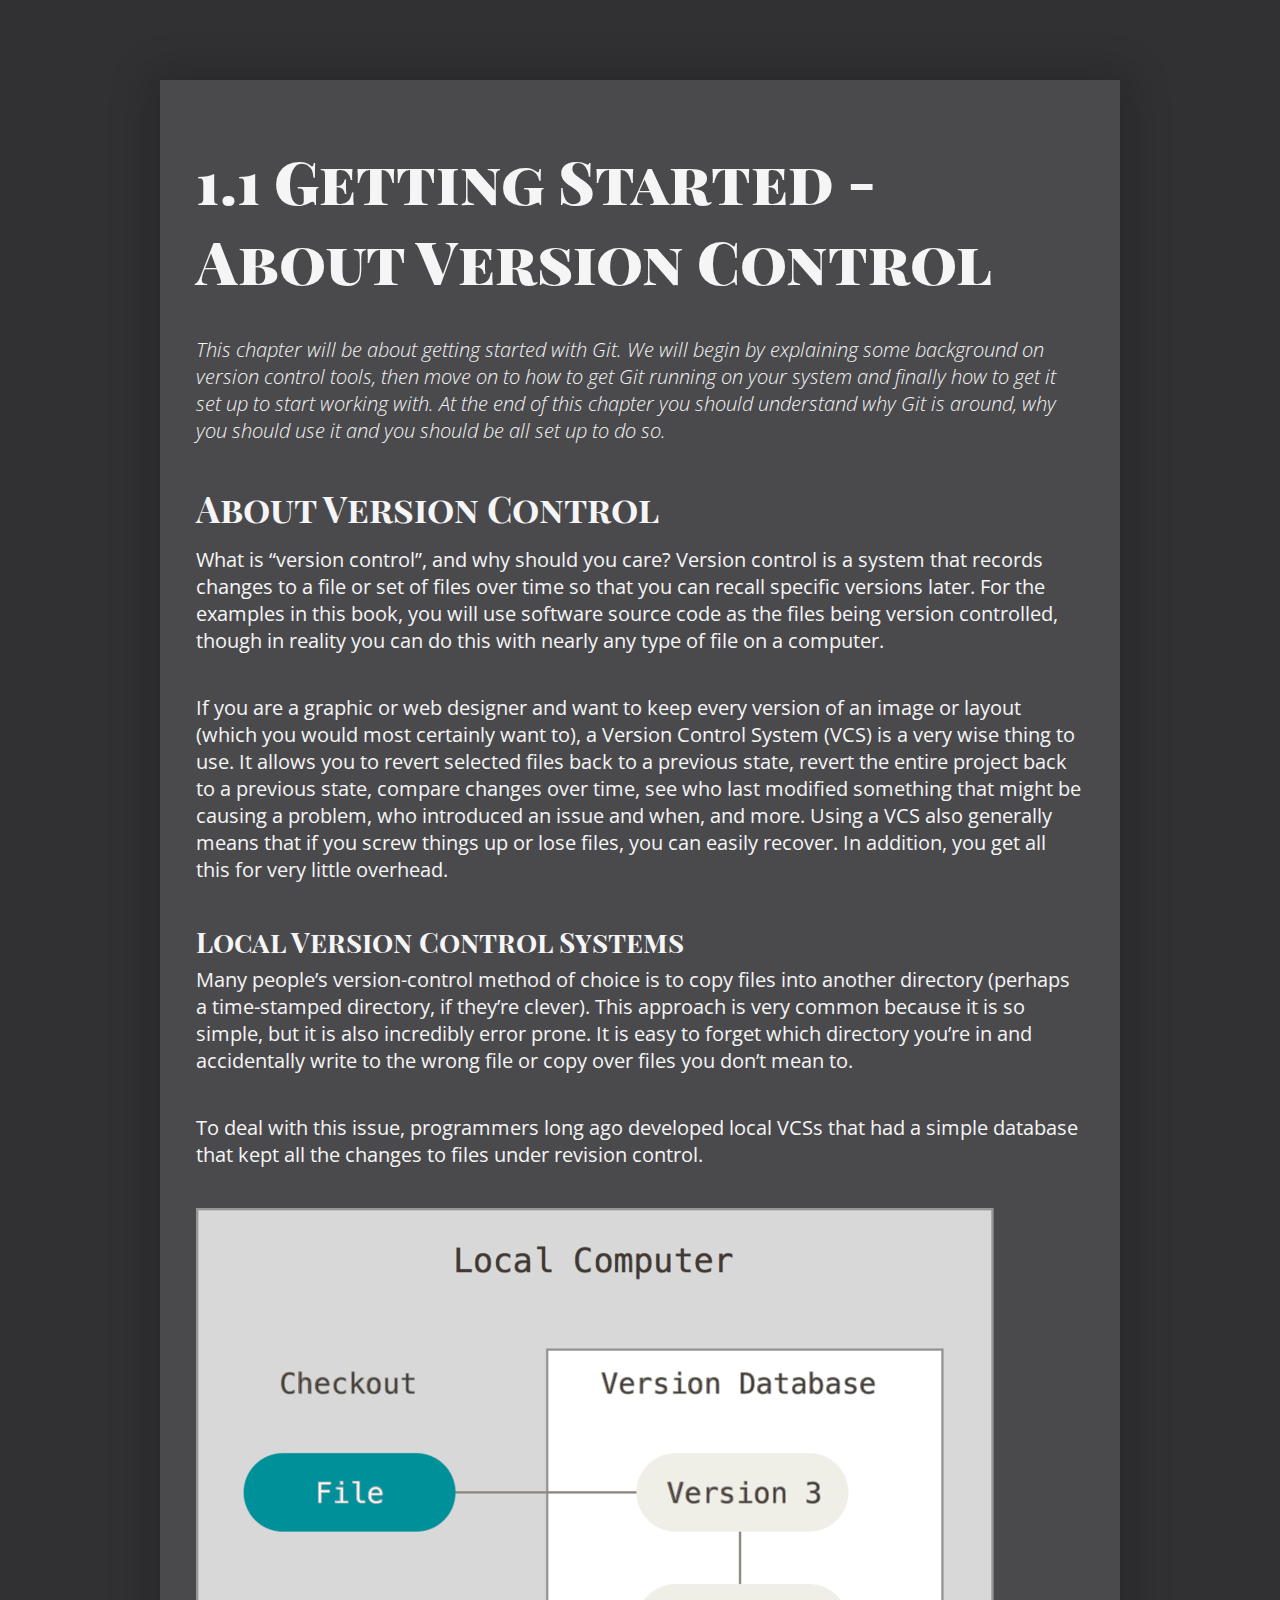
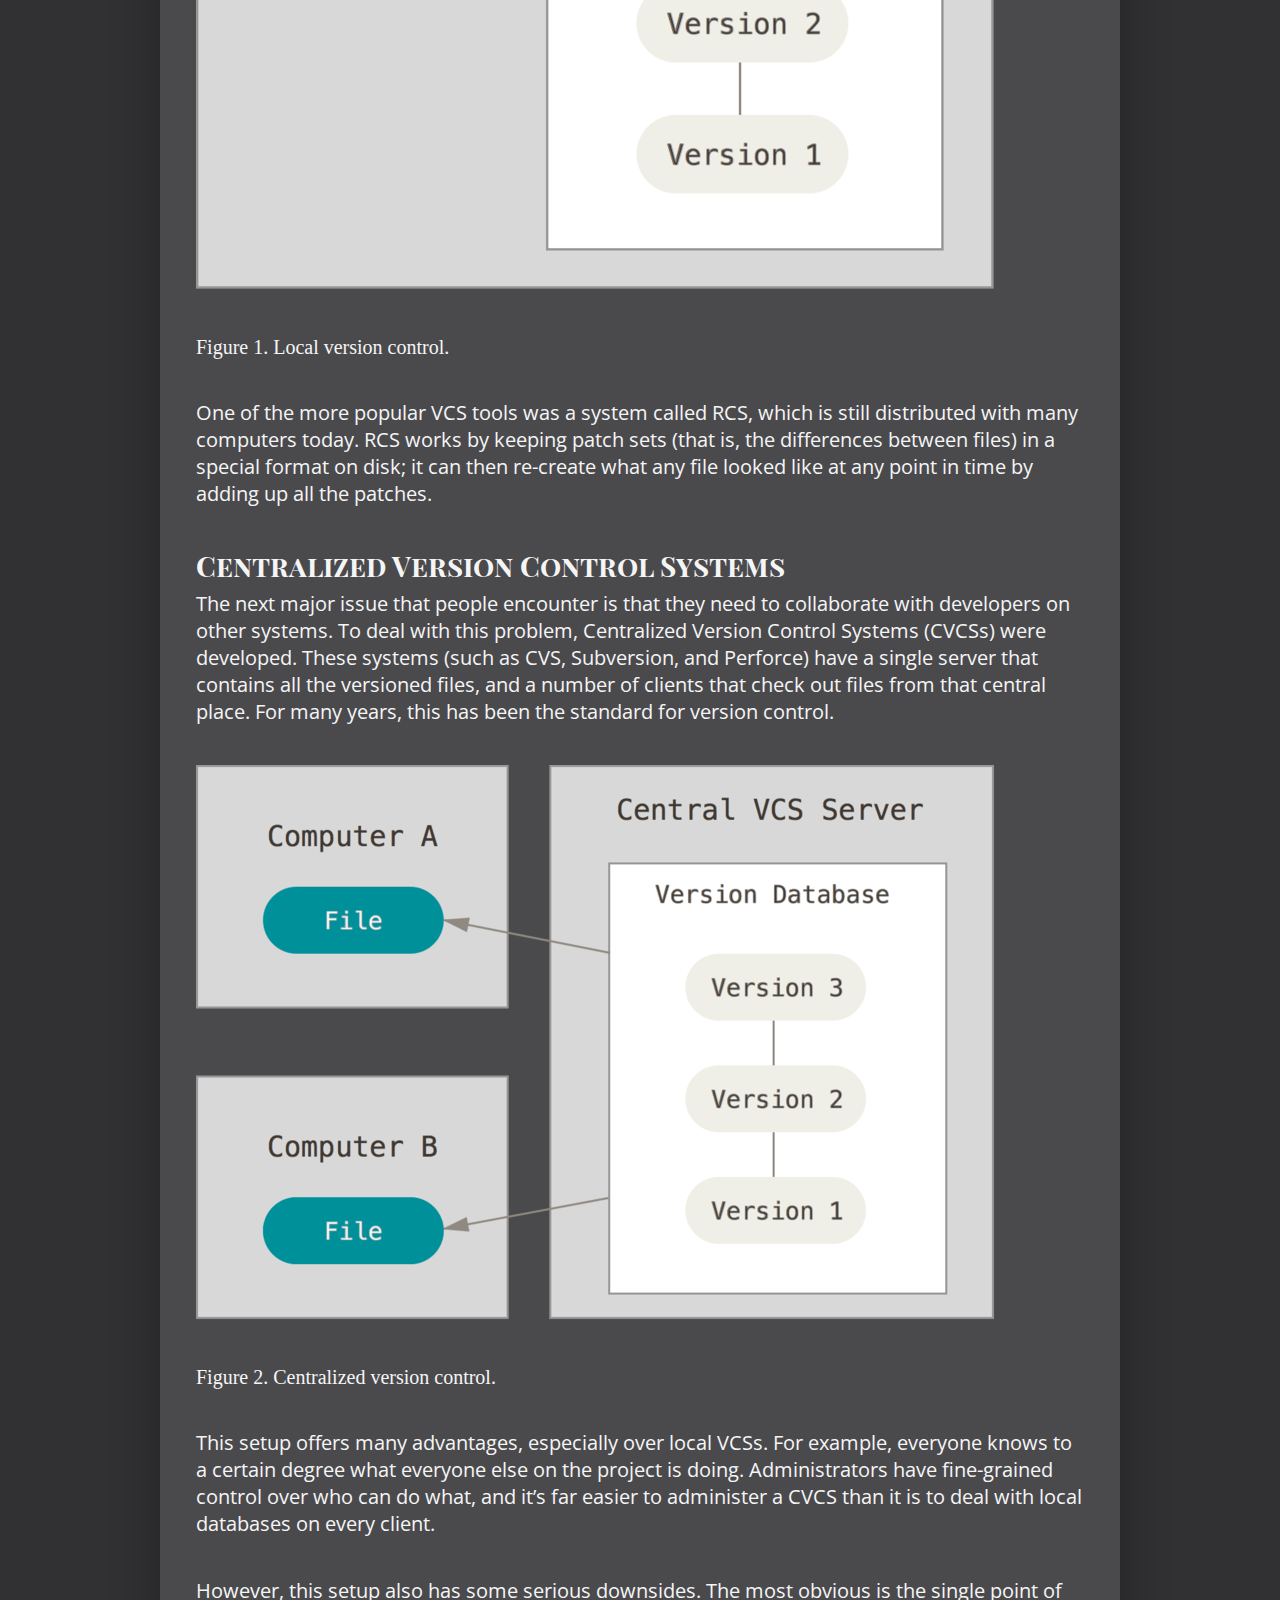
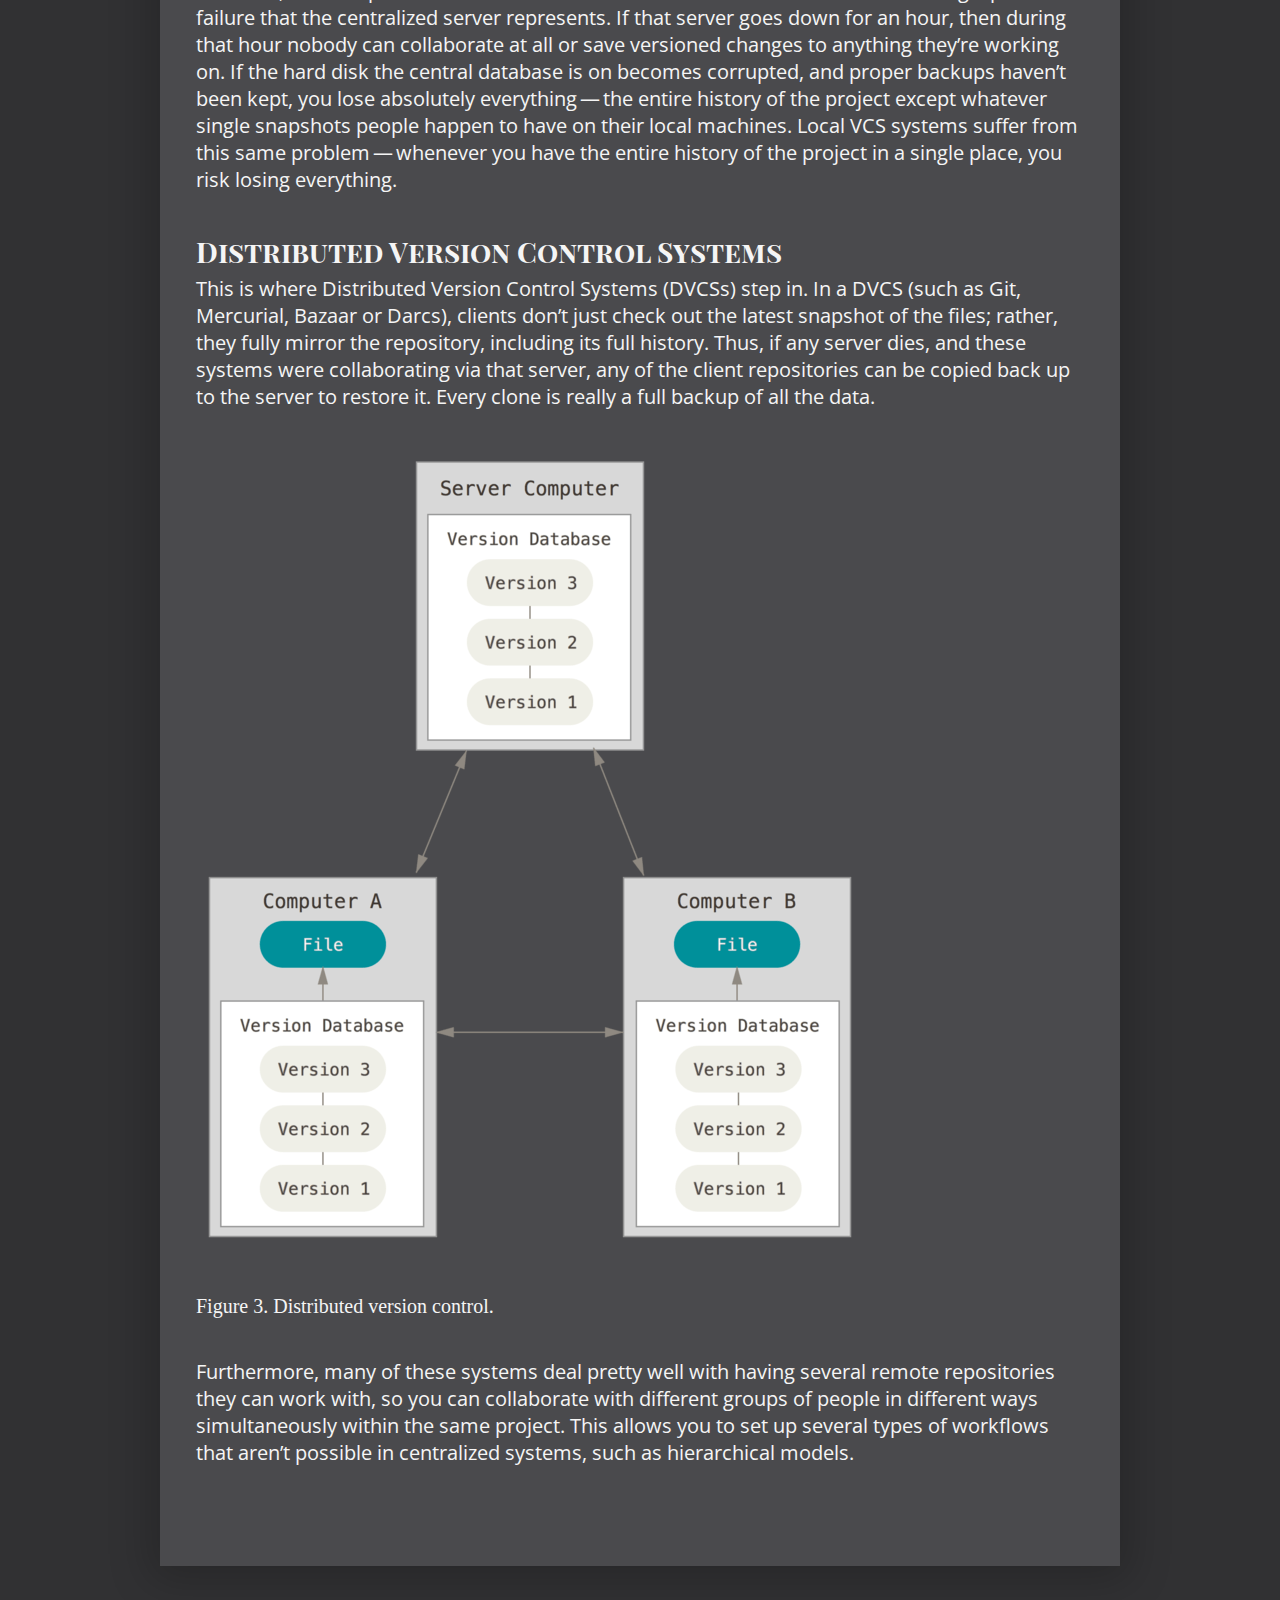
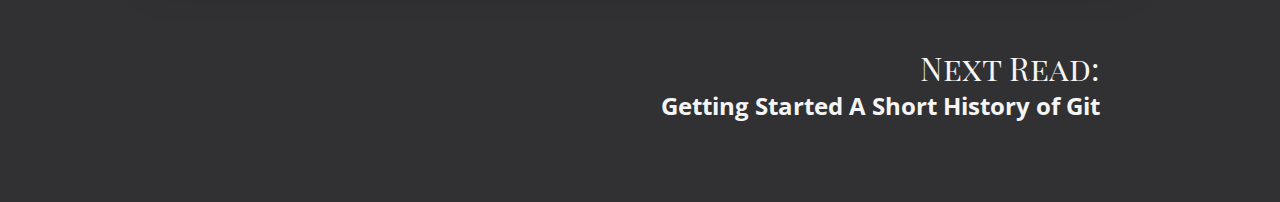
==== index.html @ b67e5476 "init bad styles :P" ====
<!DOCTYPE html>
<html lang="en">
  <head>
    <meta charset="UTF-8" />
    <meta name="viewport" content="width=device-width, initial-scale=1.0" />
    <meta http-equiv="X-UA-Compatible" content="ie=edge" />
    <link rel="stylesheet" href="./assets/css/style.css" />
    <title>Git - Getting-Started-About-Version-Control</title>
  </head>
  <body>
    <main class="book edition2">
      <article>
        <h1>1.1 Getting Started - About Version Control</h1>
        <div class="intro">
          <p>
            This chapter will be about getting started with Git. We will begin
            by explaining some background on version control tools, then move on
            to how to get Git running on your system and finally how to get it
            set up to start working with. At the end of this chapter you should
            understand why Git is around, why you should use it and you should
            be all set up to do so.
          </p>
        </div>

        <h2>About Version Control</h2>
        <div>
          <p>
            What is “version control”, and why should you care? Version control
            is a system that records changes to a file or set of files over time
            so that you can recall specific versions later. For the examples in
            this book, you will use software source code as the files being
            version controlled, though in reality you can do this with nearly
            any type of file on a computer.
          </p>
        </div>
        <div>
          <p>
            If you are a graphic or web designer and want to keep every version
            of an image or layout (which you would most certainly want to), a
            Version Control System (VCS) is a very wise thing to use. It allows
            you to revert selected files back to a previous state, revert the
            entire project back to a previous state, compare changes over time,
            see who last modified something that might be causing a problem, who
            introduced an issue and when, and more. Using a VCS also generally
            means that if you screw things up or lose files, you can easily
            recover. In addition, you get all this for very little overhead.
          </p>
        </div>
        <div class="sect3">
          <h3>Local Version Control Systems</h3>
          <div>
            <p>
              Many people’s version-control method of choice is to copy files
              into another directory (perhaps a time-stamped directory, if
              they’re clever). This approach is very common because it is so
              simple, but it is also incredibly error prone. It is easy to
              forget which directory you’re in and accidentally write to the
              wrong file or copy over files you don’t mean to.
            </p>
          </div>
          <div>
            <p>
              To deal with this issue, programmers long ago developed local VCSs
              that had a simple database that kept all the changes to files
              under revision control.
            </p>
          </div>
          <div class="imageblock">
            <div class="content">
              <img
                src="./assets/img/local.png"
                alt="Local version control diagram"
              />
            </div>
            <div class="title">Figure 1. Local version control.</div>
          </div>
          <div>
            <p>
              One of the more popular VCS tools was a system called RCS, which
              is still distributed with many computers today. RCS works by
              keeping patch sets (that is, the differences between files) in a
              special format on disk; it can then re-create what any file looked
              like at any point in time by adding up all the patches.
            </p>
          </div>
        </div>
        <div class="sect3">
          <h3>Centralized Version Control Systems</h3>
          <div>
            <p>
              The next major issue that people encounter is that they need to
              collaborate with developers on other systems. To deal with this
              problem, Centralized Version Control Systems (CVCSs) were
              developed. These systems (such as CVS, Subversion, and Perforce)
              have a single server that contains all the versioned files, and a
              number of clients that check out files from that central place.
              For many years, this has been the standard for version control.
            </p>
          </div>
          <div class="imageblock">
            <div class="content">
              <img
                src="./assets/img/centralized.png"
                alt="Centralized version control diagram"
              />
            </div>
            <div class="title">Figure 2. Centralized version control.</div>
          </div>
          <div>
            <p>
              This setup offers many advantages, especially over local VCSs. For
              example, everyone knows to a certain degree what everyone else on
              the project is doing. Administrators have fine-grained control
              over who can do what, and it’s far easier to administer a CVCS
              than it is to deal with local databases on every client.
            </p>
          </div>
          <div>
            <p>
              However, this setup also has some serious downsides. The most
              obvious is the single point of failure that the centralized server
              represents. If that server goes down for an hour, then during that
              hour nobody can collaborate at all or save versioned changes to
              anything they’re working on. If the hard disk the central database
              is on becomes corrupted, and proper backups haven’t been kept, you
              lose absolutely everything&thinsp;—&thinsp;the entire history of
              the project except whatever single snapshots people happen to have
              on their local machines. Local VCS systems suffer from this same
              problem&thinsp;—&thinsp;whenever you have the entire history of
              the project in a single place, you risk losing everything.
            </p>
          </div>
        </div>
        <div class="sect3">
          <h3>Distributed Version Control Systems</h3>
          <div>
            <p>
              This is where Distributed Version Control Systems (DVCSs) step in.
              In a DVCS (such as Git, Mercurial, Bazaar or Darcs), clients don’t
              just check out the latest snapshot of the files; rather, they
              fully mirror the repository, including its full history. Thus, if
              any server dies, and these systems were collaborating via that
              server, any of the client repositories can be copied back up to
              the server to restore it. Every clone is really a full backup of
              all the data.
            </p>
          </div>
          <div class="imageblock">
            <div class="content">
              <img
                src="./assets/img/distributed.png"
                alt="Distributed version control diagram"
              />
            </div>
            <div class="title">Figure 3. Distributed version control.</div>
          </div>
          <div>
            <p>
              Furthermore, many of these systems deal pretty well with having
              several remote repositories they can work with, so you can
              collaborate with different groups of people in different ways
              simultaneously within the same project. This allows you to set up
              several types of workflows that aren’t possible in centralized
              systems, such as hierarchical models.
            </p>
          </div>
        </div>
      </article>
      <footer>
        <nav class="footer-nav">
          <a href="#"
            ><div>
              <span>Next Read:</span>
              <h1>Getting Started A Short History of Git</h1>
            </div></a
          >
        </nav>
      </footer>
    </main>
  </body>
</html>
---- assets/css/style.css ----
@import url("https://fonts.googleapis.com/css?family=Open+Sans|Playfair+Display+SC:900");
* {
  padding: 0;
  margin: 0;
  box-sizing: border-box; }

body {
  background-color: #313133; }
  body article {
    max-width: 960px;
    margin: 80px auto;
    background-color: #4a4a4d;
    color: #f5f5f5;
    padding: 60px 36px;
    font-size: 20px;
    box-shadow: 0px 4px 40px 10px rgba(0, 0, 0, 0.2); }
    @media screen and (max-width: 567px) {
      body article {
        padding: 60px 12px; } }
    body article div {
      margin-bottom: 2em; }
      body article div.intro {
        font-weight: 100;
        font-style: italic; }
      body article div.imageblock img {
        max-width: 100%; }
      body article div p {
        font-family: "Open Sans", sans-serif; }
    body article h1 {
      font-size: 3em;
      margin-bottom: 0.6em;
      font-family: "Playfair Display SC", serif;
      font-weight: 900; }
      @media screen and (max-width: 567px) {
        body article h1 {
          font-size: 1.8em; } }
    body article h2 {
      font-size: 1.8em;
      margin-bottom: 0.4em;
      font-family: "Playfair Display SC", serif; }
      @media screen and (max-width: 567px) {
        body article h2 {
          font-size: 1.4em; } }
    body article h3 {
      font-size: 1.4em;
      margin-bottom: 0.2em;
      font-family: "Playfair Display SC", serif; }
      @media screen and (max-width: 567px) {
        body article h3 {
          font-size: 1.1em; } }
  body footer nav {
    max-width: 960px;
    margin: 0 auto; }
    body footer nav.footer-nav {
      text-align: right;
      margin-bottom: 80px; }
      body footer nav.footer-nav > a {
        display: block;
        color: #f5f5f5;
        font-family: "Open Sans", sans-serif;
        text-decoration: none; }
        body footer nav.footer-nav > a div {
          margin: 0 20px; }
        body footer nav.footer-nav > a div > span {
          font-family: "Playfair Display SC", serif;
          font-size: 2em; }
          body footer nav.footer-nav > a div > span + h1 {
            font-size: 1.5em; }

/*# sourceMappingURL=style.css.map */
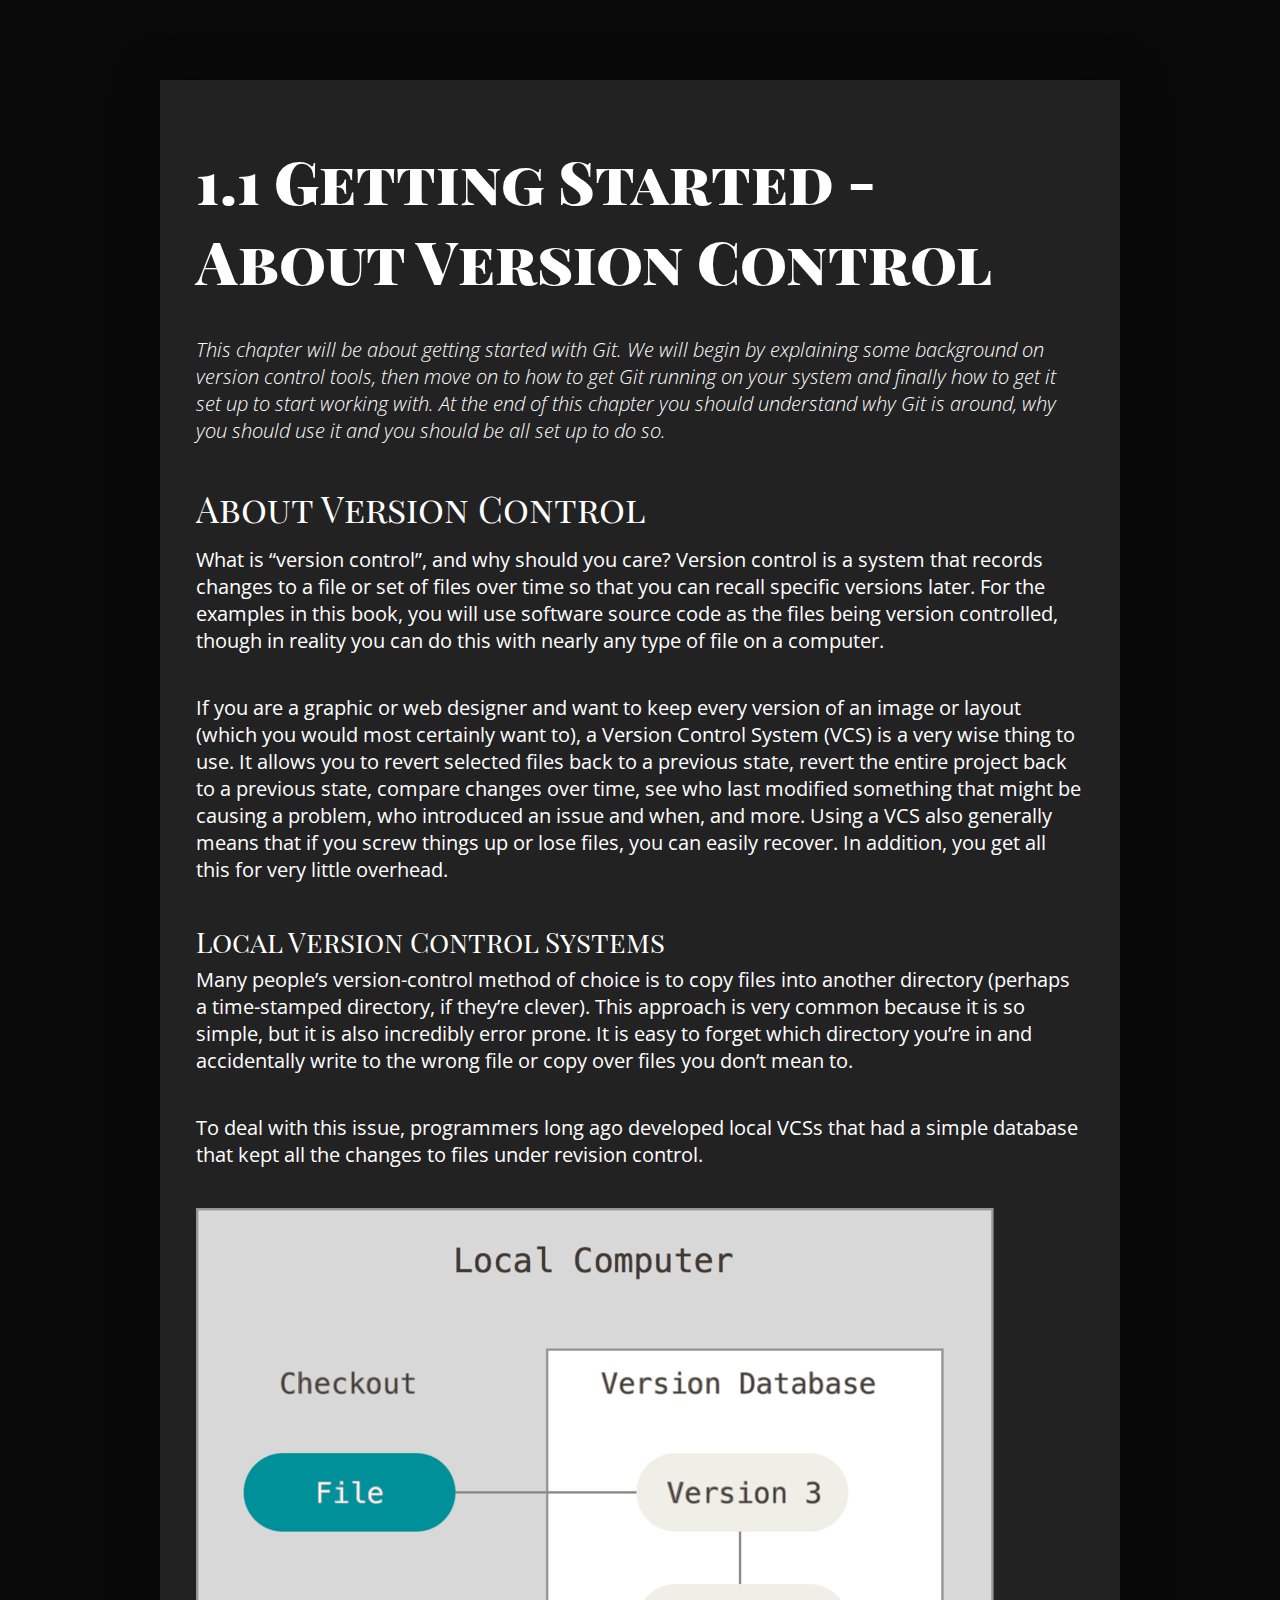
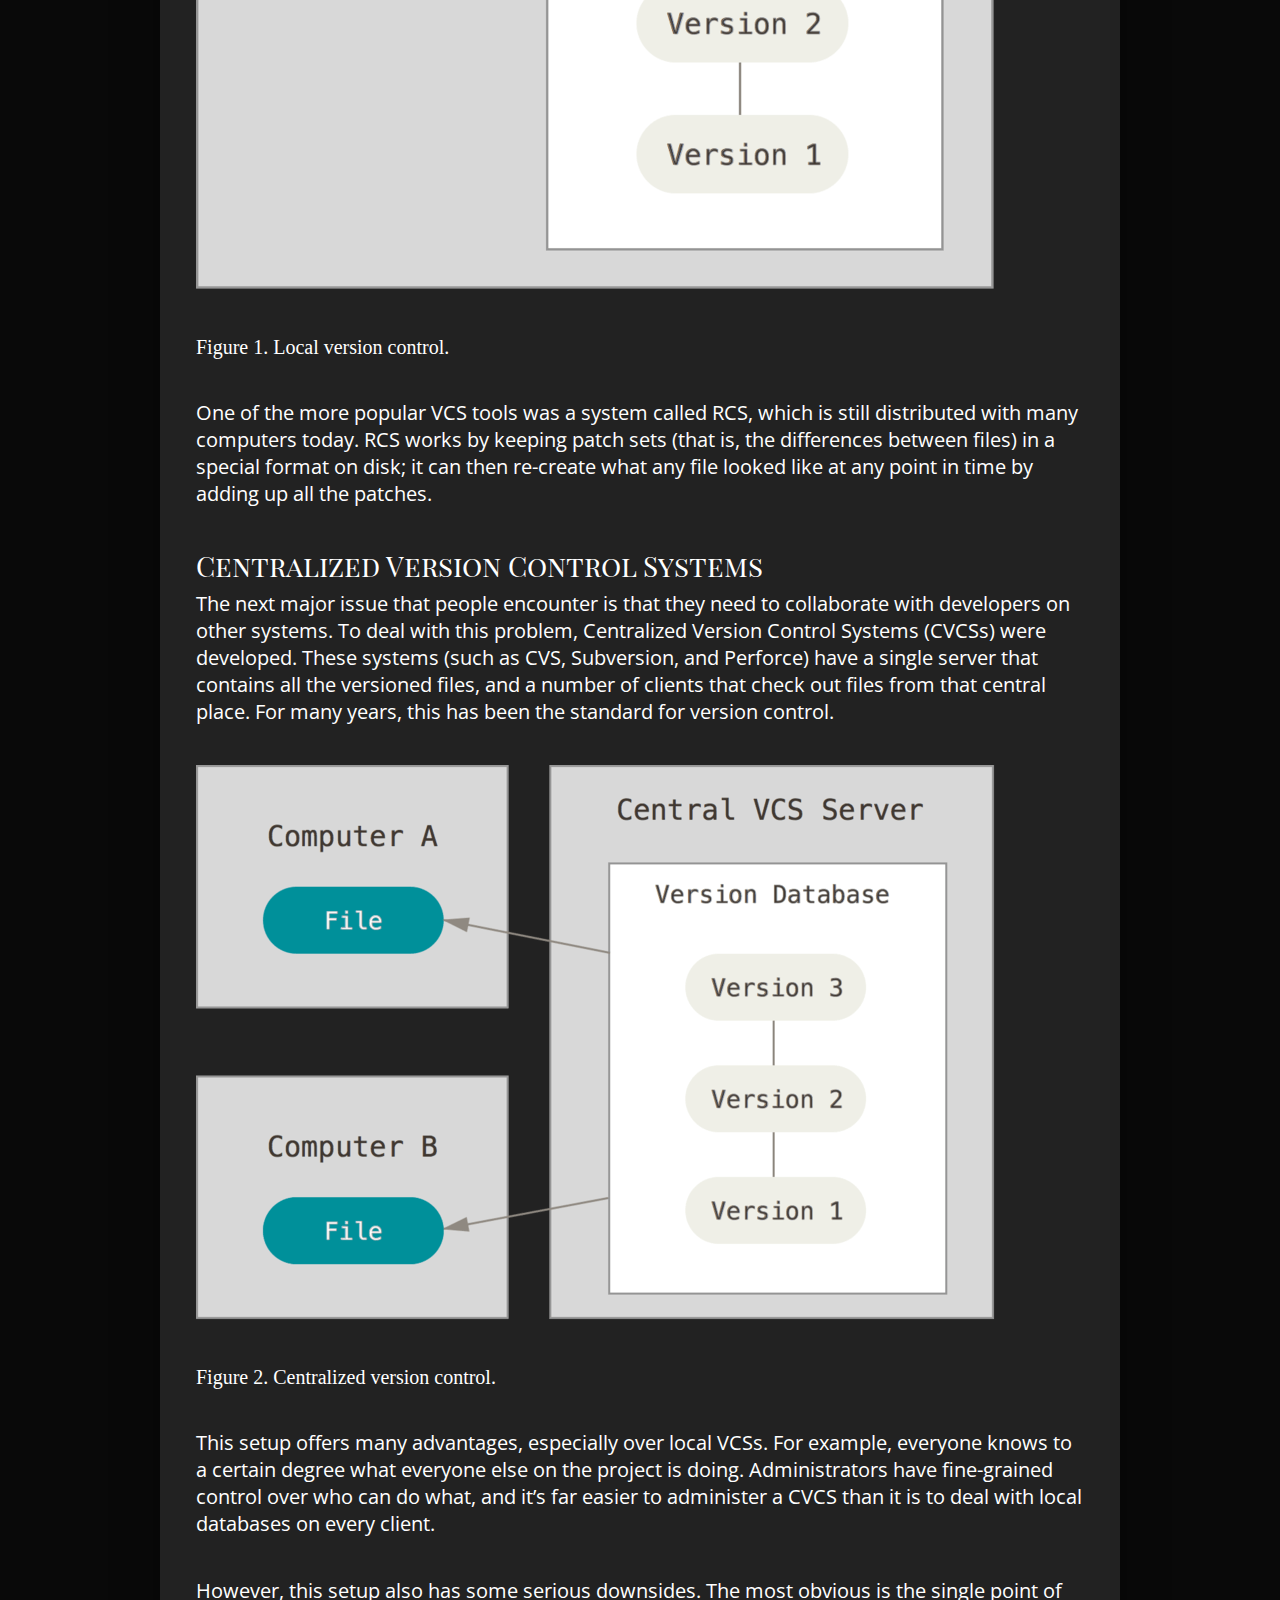
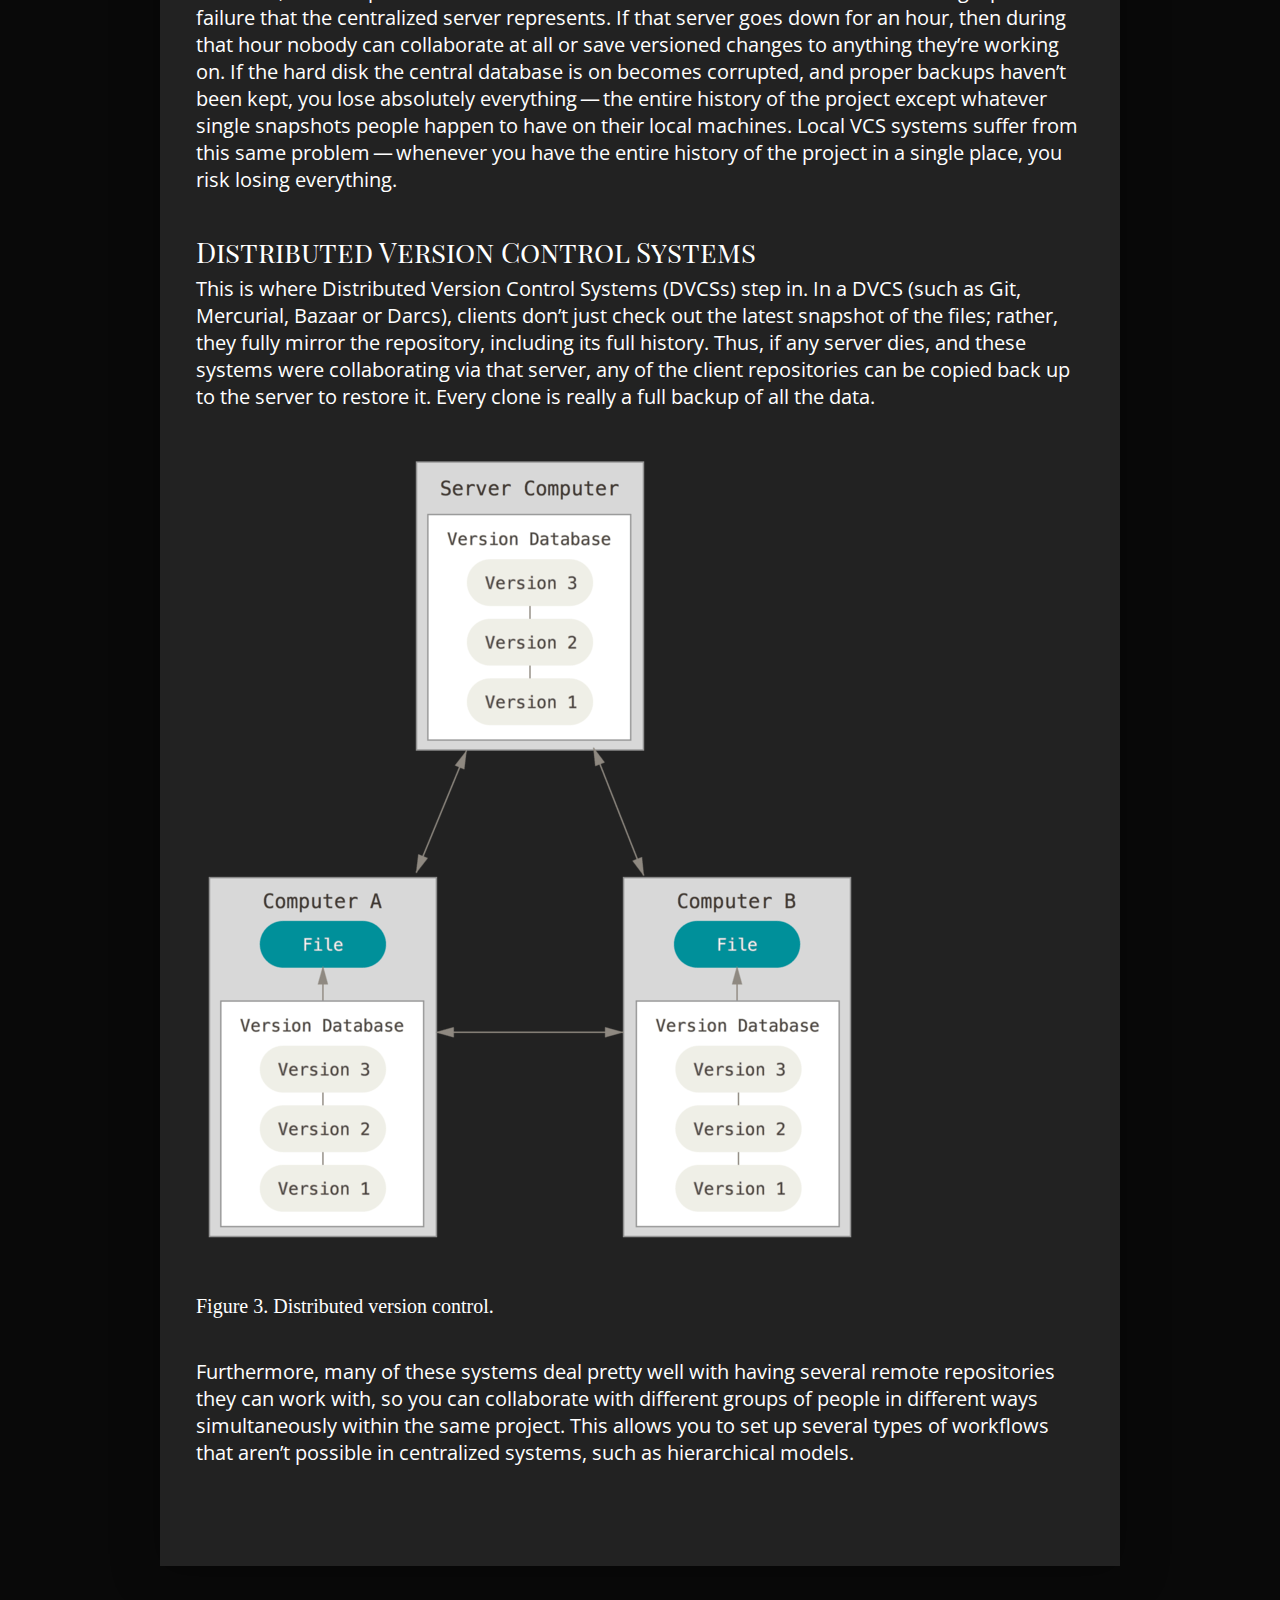
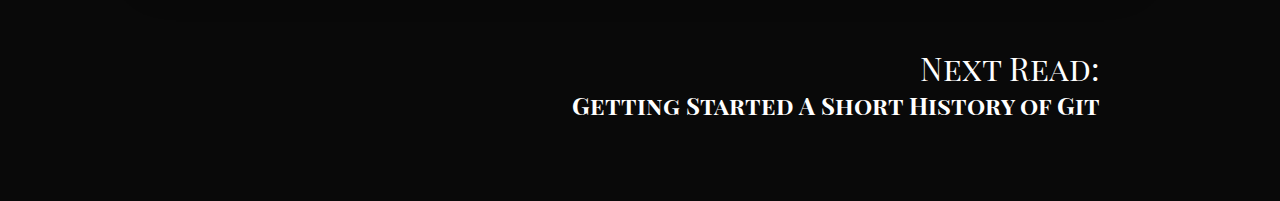
==== commit bdd587e3: "styled list" ====
--- a/index.html
+++ b/index.html
@@ -1,181 +1,175 @@
 <!DOCTYPE html>
 <html lang="en">
-  <head>
-    <meta charset="UTF-8" />
-    <meta name="viewport" content="width=device-width, initial-scale=1.0" />
-    <meta http-equiv="X-UA-Compatible" content="ie=edge" />
-    <link rel="stylesheet" href="./assets/css/style.css" />
-    <title>Git - Getting-Started-About-Version-Control</title>
-  </head>
-  <body>
-    <main class="book edition2">
-      <article>
-        <h1>1.1 Getting Started - About Version Control</h1>
-        <div class="intro">
-          <p>
-            This chapter will be about getting started with Git. We will begin
-            by explaining some background on version control tools, then move on
-            to how to get Git running on your system and finally how to get it
-            set up to start working with. At the end of this chapter you should
-            understand why Git is around, why you should use it and you should
-            be all set up to do so.
-          </p>
-        </div>
 
-        <h2>About Version Control</h2>
+<head>
+  <meta charset="UTF-8" />
+  <meta name="viewport" content="width=device-width, initial-scale=1.0" />
+  <meta http-equiv="X-UA-Compatible" content="ie=edge" />
+  <link rel="stylesheet" href="./assets/css/style.css" />
+  <title>Git - Getting-Started-About-Version-Control</title>
+</head>
+
+<body>
+  <main class="book edition2">
+    <article>
+      <h1>1.1 Getting Started - About Version Control</h1>
+      <div class="intro">
+        <p>
+          This chapter will be about getting started with Git. We will begin
+          by explaining some background on version control tools, then move on
+          to how to get Git running on your system and finally how to get it
+          set up to start working with. At the end of this chapter you should
+          understand why Git is around, why you should use it and you should
+          be all set up to do so.
+        </p>
+      </div>
+
+      <h2>About Version Control</h2>
+      <div>
+        <p>
+          What is “version control”, and why should you care? Version control
+          is a system that records changes to a file or set of files over time
+          so that you can recall specific versions later. For the examples in
+          this book, you will use software source code as the files being
+          version controlled, though in reality you can do this with nearly
+          any type of file on a computer.
+        </p>
+      </div>
+      <div>
+        <p>
+          If you are a graphic or web designer and want to keep every version
+          of an image or layout (which you would most certainly want to), a
+          Version Control System (VCS) is a very wise thing to use. It allows
+          you to revert selected files back to a previous state, revert the
+          entire project back to a previous state, compare changes over time,
+          see who last modified something that might be causing a problem, who
+          introduced an issue and when, and more. Using a VCS also generally
+          means that if you screw things up or lose files, you can easily
+          recover. In addition, you get all this for very little overhead.
+        </p>
+      </div>
+      <div class="sect3">
+        <h3>Local Version Control Systems</h3>
         <div>
           <p>
-            What is “version control”, and why should you care? Version control
-            is a system that records changes to a file or set of files over time
-            so that you can recall specific versions later. For the examples in
-            this book, you will use software source code as the files being
-            version controlled, though in reality you can do this with nearly
-            any type of file on a computer.
+            Many people’s version-control method of choice is to copy files
+            into another directory (perhaps a time-stamped directory, if
+            they’re clever). This approach is very common because it is so
+            simple, but it is also incredibly error prone. It is easy to
+            forget which directory you’re in and accidentally write to the
+            wrong file or copy over files you don’t mean to.
           </p>
         </div>
         <div>
           <p>
-            If you are a graphic or web designer and want to keep every version
-            of an image or layout (which you would most certainly want to), a
-            Version Control System (VCS) is a very wise thing to use. It allows
-            you to revert selected files back to a previous state, revert the
-            entire project back to a previous state, compare changes over time,
-            see who last modified something that might be causing a problem, who
-            introduced an issue and when, and more. Using a VCS also generally
-            means that if you screw things up or lose files, you can easily
-            recover. In addition, you get all this for very little overhead.
+            To deal with this issue, programmers long ago developed local VCSs
+            that had a simple database that kept all the changes to files
+            under revision control.
           </p>
         </div>
-        <div class="sect3">
-          <h3>Local Version Control Systems</h3>
+        <div class="imageblock">
+          <div class="content">
+            <img src="./assets/img/local.png" alt="Local version control diagram" />
+          </div>
+          <div class="title">Figure 1. Local version control.</div>
+        </div>
+        <div>
+          <p>
+            One of the more popular VCS tools was a system called RCS, which
+            is still distributed with many computers today. RCS works by
+            keeping patch sets (that is, the differences between files) in a
+            special format on disk; it can then re-create what any file looked
+            like at any point in time by adding up all the patches.
+          </p>
+        </div>
+      </div>
+      <div class="sect3">
+        <h3>Centralized Version Control Systems</h3>
+        <div>
+          <p>
+            The next major issue that people encounter is that they need to
+            collaborate with developers on other systems. To deal with this
+            problem, Centralized Version Control Systems (CVCSs) were
+            developed. These systems (such as CVS, Subversion, and Perforce)
+            have a single server that contains all the versioned files, and a
+            number of clients that check out files from that central place.
+            For many years, this has been the standard for version control.
+          </p>
+        </div>
+        <div class="imageblock">
+          <div class="content">
+            <img src="./assets/img/centralized.png" alt="Centralized version control diagram" />
+          </div>
+          <div class="title">Figure 2. Centralized version control.</div>
+        </div>
+        <div>
+          <p>
+            This setup offers many advantages, especially over local VCSs. For
+            example, everyone knows to a certain degree what everyone else on
+            the project is doing. Administrators have fine-grained control
+            over who can do what, and it’s far easier to administer a CVCS
+            than it is to deal with local databases on every client.
+          </p>
+        </div>
+        <div>
+          <p>
+            However, this setup also has some serious downsides. The most
+            obvious is the single point of failure that the centralized server
+            represents. If that server goes down for an hour, then during that
+            hour nobody can collaborate at all or save versioned changes to
+            anything they’re working on. If the hard disk the central database
+            is on becomes corrupted, and proper backups haven’t been kept, you
+            lose absolutely everything&thinsp;—&thinsp;the entire history of
+            the project except whatever single snapshots people happen to have
+            on their local machines. Local VCS systems suffer from this same
+            problem&thinsp;—&thinsp;whenever you have the entire history of
+            the project in a single place, you risk losing everything.
+          </p>
+        </div>
+      </div>
+      <div class="sect3">
+        <h3>Distributed Version Control Systems</h3>
+        <div>
+          <p>
+            This is where Distributed Version Control Systems (DVCSs) step in.
+            In a DVCS (such as Git, Mercurial, Bazaar or Darcs), clients don’t
+            just check out the latest snapshot of the files; rather, they
+            fully mirror the repository, including its full history. Thus, if
+            any server dies, and these systems were collaborating via that
+            server, any of the client repositories can be copied back up to
+            the server to restore it. Every clone is really a full backup of
+            all the data.
+          </p>
+        </div>
+        <div class="imageblock">
+          <div class="content">
+            <img src="./assets/img/distributed.png" alt="Distributed version control diagram" />
+          </div>
+          <div class="title">Figure 3. Distributed version control.</div>
+        </div>
+        <div>
+          <p>
+            Furthermore, many of these systems deal pretty well with having
+            several remote repositories they can work with, so you can
+            collaborate with different groups of people in different ways
+            simultaneously within the same project. This allows you to set up
+            several types of workflows that aren’t possible in centralized
+            systems, such as hierarchical models.
+          </p>
+        </div>
+      </div>
+    </article>
+    <footer>
+      <nav class="footer-nav">
+        <a href="./page2.html">
           <div>
-            <p>
-              Many people’s version-control method of choice is to copy files
-              into another directory (perhaps a time-stamped directory, if
-              they’re clever). This approach is very common because it is so
-              simple, but it is also incredibly error prone. It is easy to
-              forget which directory you’re in and accidentally write to the
-              wrong file or copy over files you don’t mean to.
-            </p>
+            <span>Next Read:</span>
+            <h1>Getting Started A Short History of Git</h1>
           </div>
-          <div>
-            <p>
-              To deal with this issue, programmers long ago developed local VCSs
-              that had a simple database that kept all the changes to files
-              under revision control.
-            </p>
-          </div>
-          <div class="imageblock">
-            <div class="content">
-              <img
-                src="./assets/img/local.png"
-                alt="Local version control diagram"
-              />
-            </div>
-            <div class="title">Figure 1. Local version control.</div>
-          </div>
-          <div>
-            <p>
-              One of the more popular VCS tools was a system called RCS, which
-              is still distributed with many computers today. RCS works by
-              keeping patch sets (that is, the differences between files) in a
-              special format on disk; it can then re-create what any file looked
-              like at any point in time by adding up all the patches.
-            </p>
-          </div>
-        </div>
-        <div class="sect3">
-          <h3>Centralized Version Control Systems</h3>
-          <div>
-            <p>
-              The next major issue that people encounter is that they need to
-              collaborate with developers on other systems. To deal with this
-              problem, Centralized Version Control Systems (CVCSs) were
-              developed. These systems (such as CVS, Subversion, and Perforce)
-              have a single server that contains all the versioned files, and a
-              number of clients that check out files from that central place.
-              For many years, this has been the standard for version control.
-            </p>
-          </div>
-          <div class="imageblock">
-            <div class="content">
-              <img
-                src="./assets/img/centralized.png"
-                alt="Centralized version control diagram"
-              />
-            </div>
-            <div class="title">Figure 2. Centralized version control.</div>
-          </div>
-          <div>
-            <p>
-              This setup offers many advantages, especially over local VCSs. For
-              example, everyone knows to a certain degree what everyone else on
-              the project is doing. Administrators have fine-grained control
-              over who can do what, and it’s far easier to administer a CVCS
-              than it is to deal with local databases on every client.
-            </p>
-          </div>
-          <div>
-            <p>
-              However, this setup also has some serious downsides. The most
-              obvious is the single point of failure that the centralized server
-              represents. If that server goes down for an hour, then during that
-              hour nobody can collaborate at all or save versioned changes to
-              anything they’re working on. If the hard disk the central database
-              is on becomes corrupted, and proper backups haven’t been kept, you
-              lose absolutely everything&thinsp;—&thinsp;the entire history of
-              the project except whatever single snapshots people happen to have
-              on their local machines. Local VCS systems suffer from this same
-              problem&thinsp;—&thinsp;whenever you have the entire history of
-              the project in a single place, you risk losing everything.
-            </p>
-          </div>
-        </div>
-        <div class="sect3">
-          <h3>Distributed Version Control Systems</h3>
-          <div>
-            <p>
-              This is where Distributed Version Control Systems (DVCSs) step in.
-              In a DVCS (such as Git, Mercurial, Bazaar or Darcs), clients don’t
-              just check out the latest snapshot of the files; rather, they
-              fully mirror the repository, including its full history. Thus, if
-              any server dies, and these systems were collaborating via that
-              server, any of the client repositories can be copied back up to
-              the server to restore it. Every clone is really a full backup of
-              all the data.
-            </p>
-          </div>
-          <div class="imageblock">
-            <div class="content">
-              <img
-                src="./assets/img/distributed.png"
-                alt="Distributed version control diagram"
-              />
-            </div>
-            <div class="title">Figure 3. Distributed version control.</div>
-          </div>
-          <div>
-            <p>
-              Furthermore, many of these systems deal pretty well with having
-              several remote repositories they can work with, so you can
-              collaborate with different groups of people in different ways
-              simultaneously within the same project. This allows you to set up
-              several types of workflows that aren’t possible in centralized
-              systems, such as hierarchical models.
-            </p>
-          </div>
-        </div>
-      </article>
-      <footer>
-        <nav class="footer-nav">
-          <a href="#"
-            ><div>
-              <span>Next Read:</span>
-              <h1>Getting Started A Short History of Git</h1>
-            </div></a
-          >
-        </nav>
-      </footer>
-    </main>
-  </body>
-</html>
+        </a>
+      </nav>
+    </footer>
+  </main>
+</body>
+
+</html>--- a/assets/css/style.css
+++ b/assets/css/style.css
@@ -4,67 +4,81 @@
   margin: 0;
   box-sizing: border-box; }
 
+article {
+  font-size: 20px; }
+  article p, article li {
+    font-family: "Open Sans", sans-serif; }
+  article h1 {
+    font-size: 3em;
+    margin-bottom: 0.6em;
+    font-weight: 900; }
+    @media screen and (max-width: 567px) {
+      article h1 {
+        font-size: 1.8em; } }
+  article h2 {
+    font-size: 1.8em;
+    margin-bottom: 0.4em;
+    font-weight: 100; }
+    @media screen and (max-width: 567px) {
+      article h2 {
+        font-size: 1.4em; } }
+  article h3 {
+    font-size: 1.4em;
+    margin-bottom: 0.2em;
+    font-weight: 100; }
+    @media screen and (max-width: 567px) {
+      article h3 {
+        font-size: 1.1em; } }
+
+h1, h2, h3 {
+  font-family: "Playfair Display SC", serif; }
+
+.intro {
+  font-weight: 100;
+  font-style: italic; }
+
+.footer-nav a {
+  font-family: "Open Sans", sans-serif;
+  text-decoration: none; }
+
+.footer-nav span {
+  font-family: "Playfair Display SC", serif;
+  font-size: 2em; }
+
+.footer-nav h1 {
+  font-family: "Playfair Display SC", serif;
+  font-size: 1.5em; }
+
 body {
-  background-color: #313133; }
-  body article {
-    max-width: 960px;
-    margin: 80px auto;
-    background-color: #4a4a4d;
-    color: #f5f5f5;
-    padding: 60px 36px;
-    font-size: 20px;
-    box-shadow: 0px 4px 40px 10px rgba(0, 0, 0, 0.2); }
-    @media screen and (max-width: 567px) {
-      body article {
-        padding: 60px 12px; } }
-    body article div {
-      margin-bottom: 2em; }
-      body article div.intro {
-        font-weight: 100;
-        font-style: italic; }
-      body article div.imageblock img {
-        max-width: 100%; }
-      body article div p {
-        font-family: "Open Sans", sans-serif; }
-    body article h1 {
-      font-size: 3em;
-      margin-bottom: 0.6em;
-      font-family: "Playfair Display SC", serif;
-      font-weight: 900; }
-      @media screen and (max-width: 567px) {
-        body article h1 {
-          font-size: 1.8em; } }
-    body article h2 {
-      font-size: 1.8em;
-      margin-bottom: 0.4em;
-      font-family: "Playfair Display SC", serif; }
-      @media screen and (max-width: 567px) {
-        body article h2 {
-          font-size: 1.4em; } }
-    body article h3 {
-      font-size: 1.4em;
-      margin-bottom: 0.2em;
-      font-family: "Playfair Display SC", serif; }
-      @media screen and (max-width: 567px) {
-        body article h3 {
-          font-size: 1.1em; } }
-  body footer nav {
-    max-width: 960px;
-    margin: 0 auto; }
-    body footer nav.footer-nav {
-      text-align: right;
-      margin-bottom: 80px; }
-      body footer nav.footer-nav > a {
-        display: block;
-        color: #f5f5f5;
-        font-family: "Open Sans", sans-serif;
-        text-decoration: none; }
-        body footer nav.footer-nav > a div {
-          margin: 0 20px; }
-        body footer nav.footer-nav > a div > span {
-          font-family: "Playfair Display SC", serif;
-          font-size: 2em; }
-          body footer nav.footer-nav > a div > span + h1 {
-            font-size: 1.5em; }
+  background-color: #090909; }
+
+article {
+  max-width: 960px;
+  margin: 80px auto;
+  background-color: #222;
+  color: white;
+  padding: 60px 36px;
+  box-shadow: 0px 4px 40px 10px rgba(0, 0, 0, 0.2); }
+  @media screen and (max-width: 567px) {
+    article {
+      padding: 60px 12px; } }
+  article div {
+    margin-bottom: 2em; }
+
+.imageblock img {
+  max-width: 100%; }
+
+ul {
+  list-style-position: inside; }
+
+.footer-nav {
+  max-width: 960px;
+  margin: 0 auto 80px auto;
+  text-align: right; }
+  .footer-nav a {
+    display: block;
+    color: white; }
+  .footer-nav div {
+    margin: 0 20px; }
 
 /*# sourceMappingURL=style.css.map */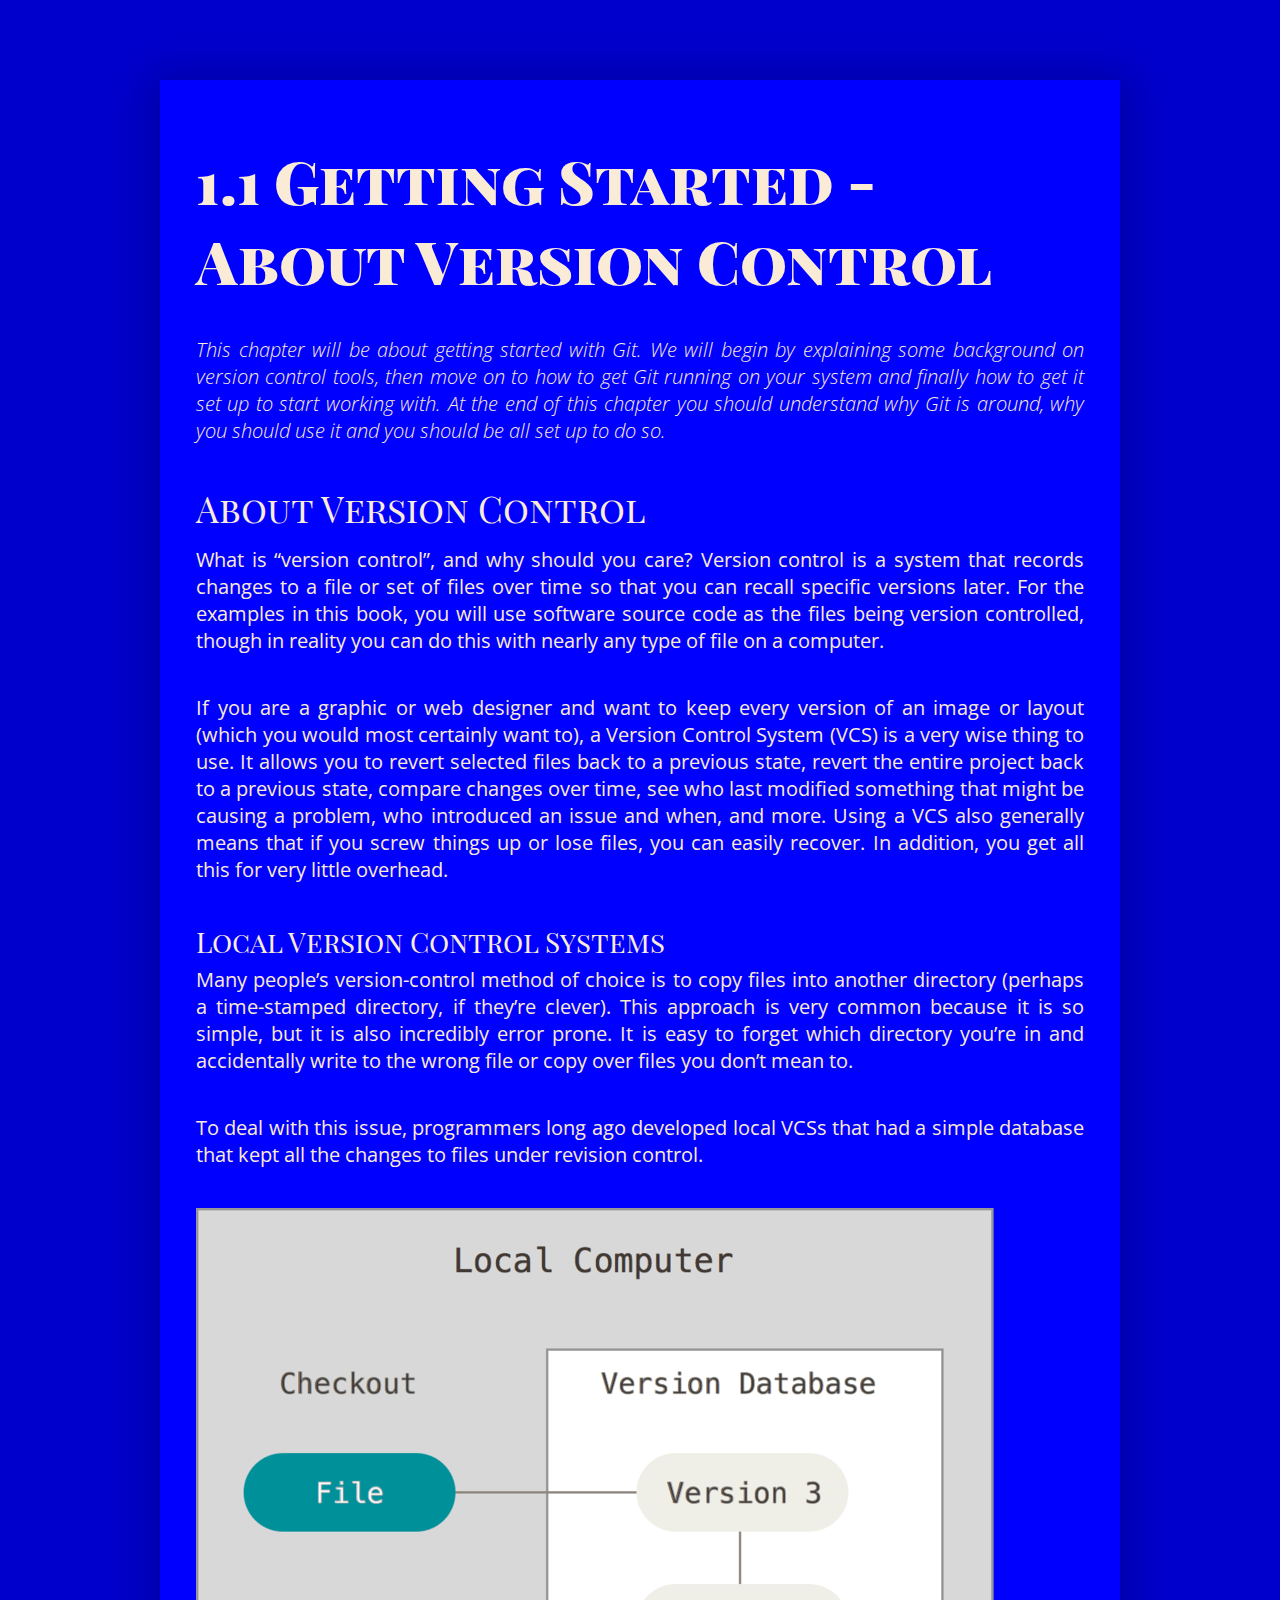
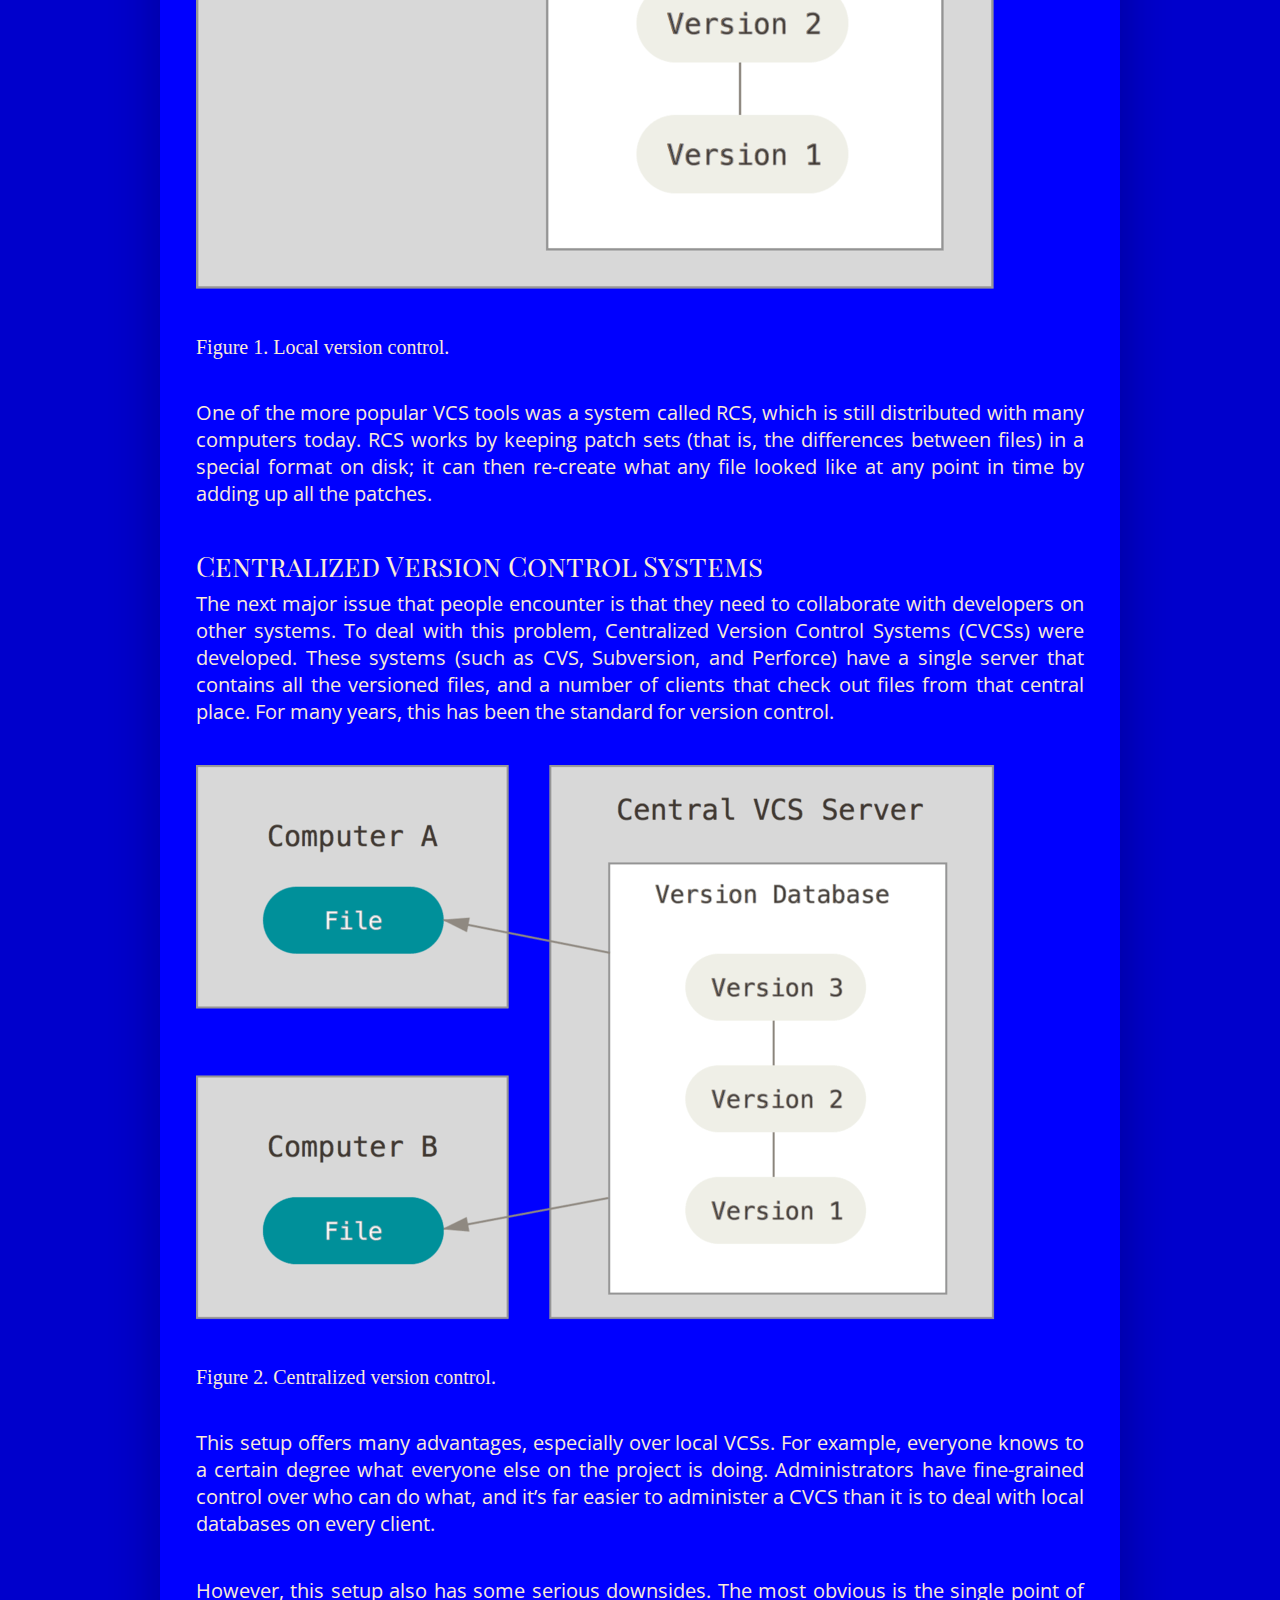
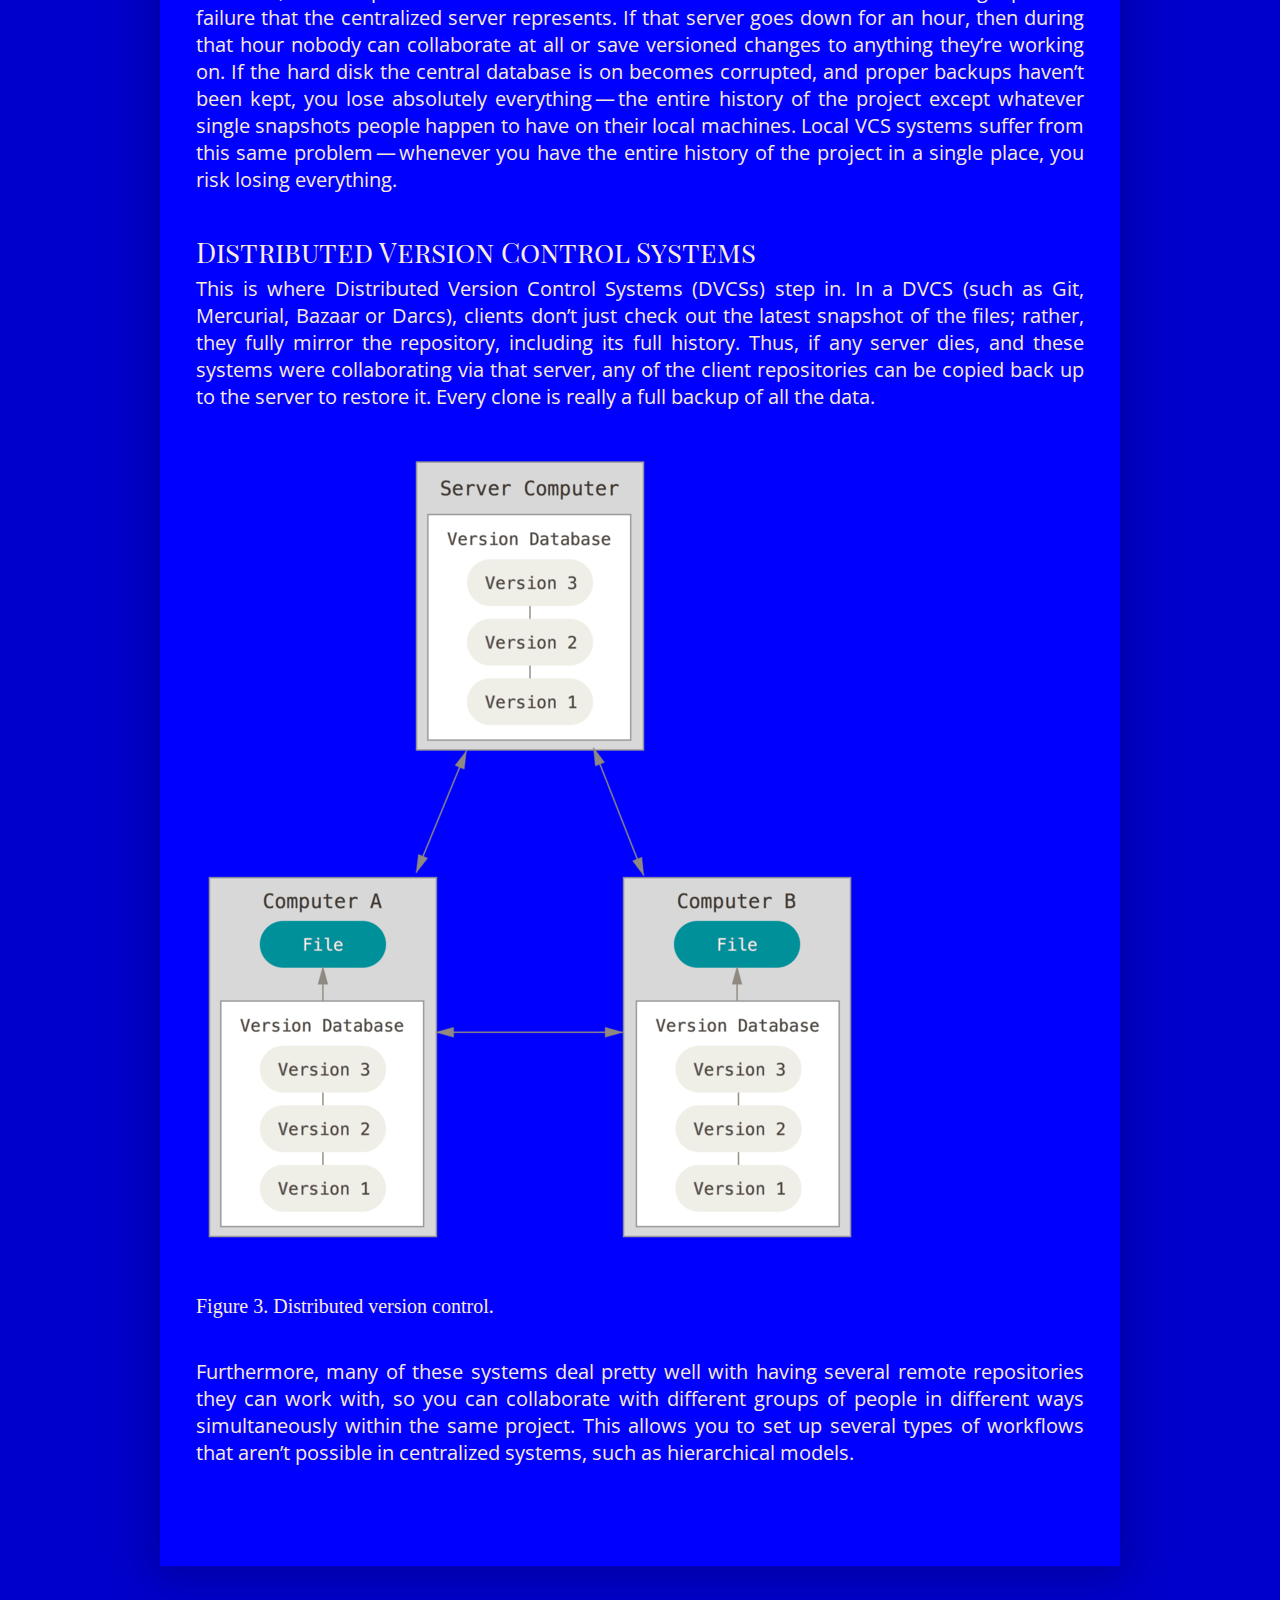
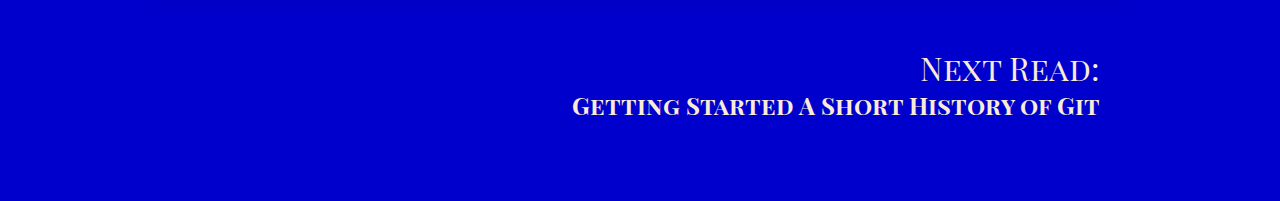
==== commit 283359fd: "included css theme file(s) in html" ====
--- a/index.html
+++ b/index.html
@@ -5,7 +5,7 @@
   <meta charset="UTF-8" />
   <meta name="viewport" content="width=device-width, initial-scale=1.0" />
   <meta http-equiv="X-UA-Compatible" content="ie=edge" />
-  <link rel="stylesheet" href="./assets/css/style.css" />
+  <link rel="stylesheet" href="./assets/css/theme-blue.css" />
   <title>Git - Getting-Started-About-Version-Control</title>
 </head>
 
--- a/assets/css/theme-blue.css
+++ b/assets/css/theme-blue.css
@@ -0,0 +1,110 @@
+@import url("https://fonts.googleapis.com/css?family=Open+Sans|Playfair+Display+SC:900");
+* {
+  padding: 0;
+  margin: 0;
+  box-sizing: border-box; }
+
+article {
+  font-size: 20px; }
+  article h1 {
+    font-size: 3em;
+    margin-bottom: 0.6em;
+    font-weight: 900; }
+    @media screen and (max-width: 567px) {
+      article h1 {
+        font-size: 1.8em; } }
+
+h1, h2, h3 {
+  font-family: "Playfair Display SC", serif; }
+
+h2 {
+  font-size: 1.8em;
+  margin-bottom: 0.4em;
+  font-weight: 100; }
+  @media screen and (max-width: 567px) {
+    h2 {
+      font-size: 1.4em; } }
+
+h3 {
+  font-size: 1.4em;
+  margin-bottom: 0.2em;
+  font-weight: 100; }
+  @media screen and (max-width: 567px) {
+    h3 {
+      font-size: 1.1em; } }
+
+p, li {
+  font-family: "Open Sans", sans-serif; }
+
+p {
+  text-align: justify; }
+
+.quotation {
+  background-color: skyblue;
+  color: black; }
+
+blockquote {
+  font-family: monospace;
+  text-align: center; }
+
+.intro {
+  font-weight: 100;
+  font-style: italic; }
+
+.bold {
+  font-weight: bold; }
+
+.italic {
+  font-style: italic; }
+
+.footer-nav a {
+  font-family: "Open Sans", sans-serif;
+  text-decoration: none; }
+
+.footer-nav span {
+  font-family: "Playfair Display SC", serif;
+  font-size: 2em; }
+
+.footer-nav h1 {
+  font-family: "Playfair Display SC", serif;
+  font-size: 1.5em; }
+
+a {
+  color: lime;
+  text-decoration: underline dotted; }
+
+.imageblock img {
+  max-width: 100%; }
+
+ul, ol {
+  list-style-position: inside; }
+
+article div {
+  margin-bottom: 2em; }
+
+.footer-nav a {
+  display: block;
+  color: antiquewhite; }
+
+body {
+  background-color: #0000cc; }
+
+article {
+  max-width: 960px;
+  margin: 80px auto;
+  background-color: blue;
+  color: antiquewhite;
+  padding: 60px 36px;
+  box-shadow: 0px 4px 40px 10px rgba(0, 0, 0, 0.2); }
+  @media screen and (max-width: 567px) {
+    article {
+      padding: 60px 12px; } }
+
+.footer-nav {
+  max-width: 960px;
+  margin: 0 auto 80px auto;
+  text-align: right; }
+  .footer-nav div {
+    margin: 0 20px 20px 20px; }
+
+/*# sourceMappingURL=style.css.map */